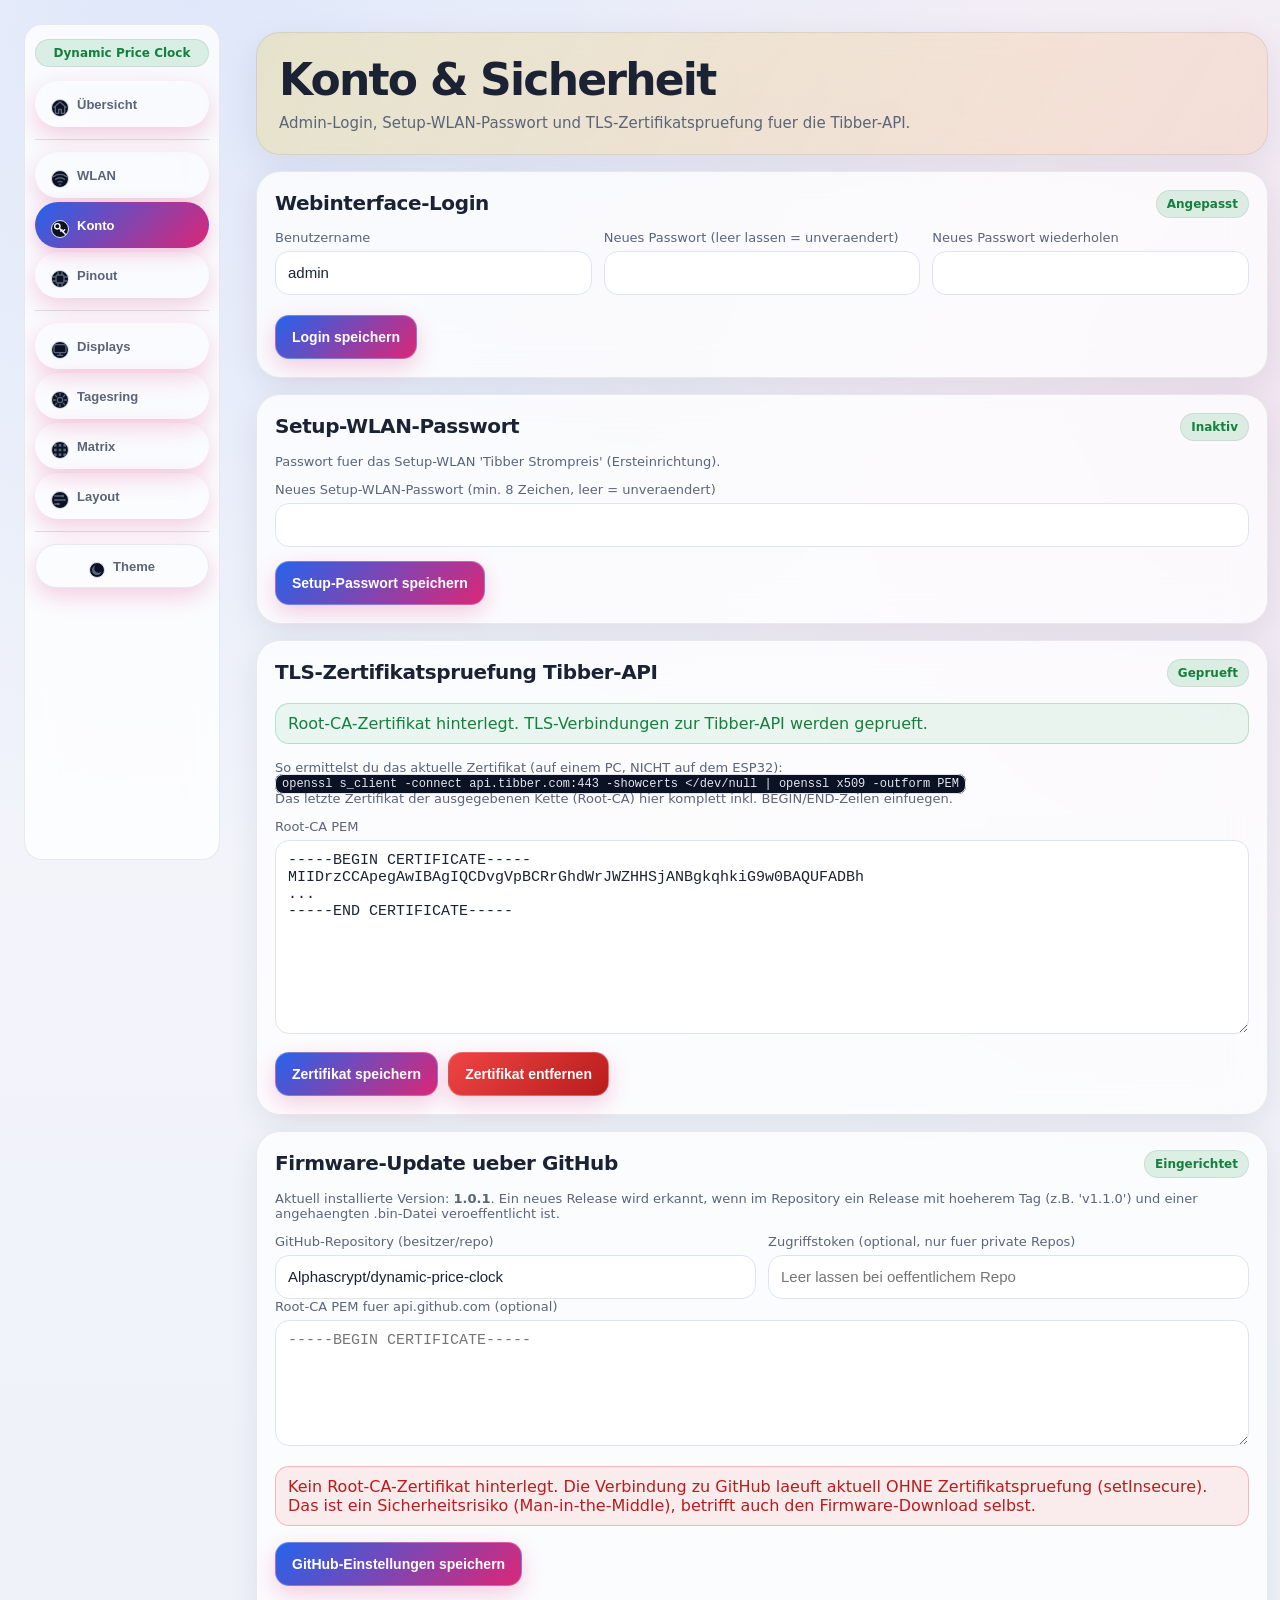
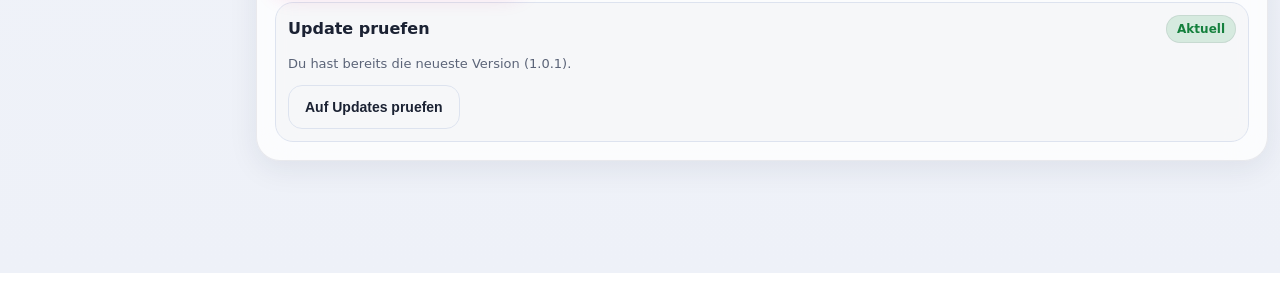
==== docs/mockup-src/account.html @ 473564cc "Add web dashboard screenshots to README Generate authentic screenshots of all 8 dashboard pages in l" ====
<!DOCTYPE html><html><head>
<meta charset='utf-8'>
<meta name='viewport' content='width=device-width, initial-scale=1'>
<title>Dynamic Price Clock - Konto</title>
<script>(function(){try{var qp=new URLSearchParams(location.search).get('theme');if(qp==='dark'||(!qp&&localStorage.getItem('theme')==='dark')){document.documentElement.setAttribute('data-theme','dark');}}catch(e){}})();</script>
<link rel='stylesheet' href='style.css'>
</head><body><main class='shell'>
<section class='hero' style='background:linear-gradient(120deg,rgba(250,204,21,.20),rgba(251,146,60,.14))'><h1>Konto &amp; Sicherheit</h1><p>Admin-Login, Setup-WLAN-Passwort und TLS-Zertifikatspruefung fuer die Tibber-API.</p></section>
<nav class='nav'><span class='badge okb'>Dynamic Price Clock</span>
<a href='index.html'><button class='navbtn'><svg viewBox='0 0 24 24' width='18' height='18'><path d='M3 11l9-8 9 8M5 10v10h5v-6h4v6h5V10' fill='none' stroke='currentColor' stroke-width='2' stroke-linecap='round' stroke-linejoin='round'/></svg><span>Übersicht</span></button></a>
<span class='navDivider'></span>
<a href='wifi.html'><button class='navbtn'><svg viewBox='0 0 24 24' width='18' height='18'><path d='M2 8.5a16 16 0 0 1 20 0M5.5 12.5a11 11 0 0 1 13 0M9 16.5a6 6 0 0 1 6 0' fill='none' stroke='currentColor' stroke-width='2' stroke-linecap='round'/><circle cx='12' cy='20' r='1.3' fill='currentColor'/></svg><span>WLAN</span></button></a>
<a href='#'><button class='navbtn active'><svg viewBox='0 0 24 24' width='18' height='18'><circle cx='8' cy='8' r='4' fill='none' stroke='currentColor' stroke-width='2'/><path d='M11 11l9 9m-4-4l3-3m-6 2l2-2' fill='none' stroke='currentColor' stroke-width='2' stroke-linecap='round'/></svg><span>Konto</span></button></a>
<a href='pinout.html'><button class='navbtn'><svg viewBox='0 0 24 24' width='18' height='18'><rect x='6' y='6' width='12' height='12' rx='2' fill='none' stroke='currentColor' stroke-width='2'/><path d='M9 2v4M15 2v4M9 18v4M15 18v4M2 9h4M2 15h4M18 9h4M18 15h4' stroke='currentColor' stroke-width='2' stroke-linecap='round'/></svg><span>Pinout</span></button></a>
<span class='navDivider'></span>
<a href='displays.html'><button class='navbtn'><svg viewBox='0 0 24 24' width='18' height='18'><rect x='3' y='4' width='18' height='12' rx='2' fill='none' stroke='currentColor' stroke-width='2'/><path d='M8 20h8M12 16v4' stroke='currentColor' stroke-width='2' stroke-linecap='round'/></svg><span>Displays</span></button></a>
<a href='ledring.html'><button class='navbtn'><svg viewBox='0 0 24 24' width='18' height='18'><circle cx='12' cy='12' r='4' fill='none' stroke='currentColor' stroke-width='2'/><path d='M12 2v3M12 19v3M2 12h3M19 12h3M5 5l2 2M17 17l2 2M19 5l-2 2M7 17l-2 2' stroke='currentColor' stroke-width='2' stroke-linecap='round'/></svg><span>Tagesring</span></button></a>
<a href='matrix.html'><button class='navbtn'><svg viewBox='0 0 24 24' width='18' height='18'><rect x='3' y='3' width='4' height='4' fill='currentColor'/><rect x='10' y='3' width='4' height='4' fill='currentColor'/><rect x='17' y='3' width='4' height='4' fill='currentColor'/><rect x='3' y='10' width='4' height='4' fill='currentColor'/><rect x='10' y='10' width='4' height='4' fill='currentColor'/><rect x='17' y='10' width='4' height='4' fill='currentColor'/><rect x='3' y='17' width='4' height='4' fill='currentColor'/><rect x='10' y='17' width='4' height='4' fill='currentColor'/><rect x='17' y='17' width='4' height='4' fill='currentColor'/></svg><span>Matrix</span></button></a>
<a href='layout.html'><button class='navbtn'><svg viewBox='0 0 24 24' width='18' height='18'><path d='M4 6h10M4 12h16M4 18h7' stroke='currentColor' stroke-width='2' stroke-linecap='round'/><circle cx='16' cy='6' r='2' fill='currentColor'/><circle cx='9' cy='18' r='2' fill='currentColor'/></svg><span>Layout</span></button></a>
<span class='navDivider'></span>
<button type='button' class='themeToggle' onclick='toggleTheme()' title='Hell/Dunkel umschalten'><svg class='iconSun' viewBox='0 0 24 24'><circle cx='12' cy='12' r='5' fill='currentColor'/><path d='M12 1v2M12 21v2M4.2 4.2l1.4 1.4M18.4 18.4l1.4 1.4M1 12h2M21 12h2M4.2 19.8l1.4-1.4M18.4 5.6l1.4-1.4' stroke='currentColor' stroke-width='2' stroke-linecap='round'/></svg><svg class='iconMoon' viewBox='0 0 24 24'><path d='M20 14.5A8.5 8.5 0 1 1 9.5 4a7 7 0 0 0 10.5 10.5z' fill='currentColor'/></svg><span>Theme</span></button>
</nav>

<section class='card'><div class='panelTitle'><h2>Webinterface-Login</h2><span class='badge okb'>Angepasst</span></div>
<form>
<div class='formGrid'>
<div class='field'><label>Benutzername</label><input name='adminUser' maxlength='32' value='admin'></div>
<div class='field'><label>Neues Passwort (leer lassen = unveraendert)</label><input id='adminPassInput' name='adminPass' type='password' maxlength='64'></div>
<div class='field'><label>Neues Passwort wiederholen</label><input id='adminPassRepeatInput' name='adminPassRepeat' type='password' maxlength='64'><div id='pwMatchHint' class='small' style='margin-top:6px'></div></div>
</div>
<div class='actions'><button type='submit' name='formType' value='account'>Login speichern</button></div>
</form></section>

<section class='card'><div class='panelTitle'><h2>Setup-WLAN-Passwort</h2><span class='badge okb'>Inaktiv</span></div>
<p class='small'>Passwort fuer das Setup-WLAN 'Tibber Strompreis' (Ersteinrichtung).</p>
<form>
<div class='formGrid'>
<div class='field'><label>Neues Setup-WLAN-Passwort (min. 8 Zeichen, leer = unveraendert)</label><input name='apPass' type='password' maxlength='64'></div>
</div>
<div class='actions'><button type='submit' name='formType' value='appass'>Setup-Passwort speichern</button></div>
</form></section>

<section class='card'><div class='panelTitle'><h2>TLS-Zertifikatspruefung Tibber-API</h2><span class='badge okb'>Geprueft</span></div>
<p class='ok'>Root-CA-Zertifikat hinterlegt. TLS-Verbindungen zur Tibber-API werden geprueft.</p>
<p class='small'>So ermittelst du das aktuelle Zertifikat (auf einem PC, NICHT auf dem ESP32):<br>
<code>openssl s_client -connect api.tibber.com:443 -showcerts &lt;/dev/null | openssl x509 -outform PEM</code><br>
Das letzte Zertifikat der ausgegebenen Kette (Root-CA) hier komplett inkl. BEGIN/END-Zeilen einfuegen.</p>
<form>
<div class='field'><label>Root-CA PEM</label><textarea name='tibberCa' rows='10' placeholder='-----BEGIN CERTIFICATE-----'>-----BEGIN CERTIFICATE-----
MIIDrzCCApegAwIBAgIQCDvgVpBCRrGhdWrJWZHHSjANBgkqhkiG9w0BAQUFADBh
...
-----END CERTIFICATE-----</textarea></div>
<div class='actions'><button type='submit' name='formType' value='tibberca'>Zertifikat speichern</button><button type='submit' name='formType' value='tibbercaclear' class='danger'>Zertifikat entfernen</button></div></form></section>

<section class='card'><div class='panelTitle'><h2>Firmware-Update ueber GitHub</h2><span class='badge okb'>Eingerichtet</span></div>
<p class='small'>Aktuell installierte Version: <b>1.0.1</b>. Ein neues Release wird erkannt, wenn im Repository ein Release mit hoeherem Tag (z.B. 'v1.1.0') und einer angehaengten .bin-Datei veroeffentlicht ist.</p>
<form><div class='formGrid'>
<div class='field'><label>GitHub-Repository (besitzer/repo)</label><input name='ghRepo' maxlength='100' placeholder='dein-name/dynamic-price-clock' value='Alphascrypt/dynamic-price-clock'></div>
<div class='field'><label>Zugriffstoken (optional, nur fuer private Repos)</label><input name='ghToken' type='password' maxlength='100' placeholder='Leer lassen bei oeffentlichem Repo'></div>
</div>
<div class='field'><label>Root-CA PEM fuer api.github.com (optional)</label><textarea name='ghCa' rows='6' placeholder='-----BEGIN CERTIFICATE-----'></textarea></div>
<p class='err'>Kein Root-CA-Zertifikat hinterlegt. Die Verbindung zu GitHub laeuft aktuell OHNE Zertifikatspruefung (setInsecure). Das ist ein Sicherheitsrisiko (Man-in-the-Middle), betrifft auch den Firmware-Download selbst.</p>
<div class='actions'><button type='submit' name='formType' value='github'>GitHub-Einstellungen speichern</button></div>
</form>
<div class='formSection' style='margin-top:16px'>
<div class='panelTitle'><h4 style='margin:0'>Update pruefen</h4><span id='ghUpdateBadge' class='badge okb'>Aktuell</span></div>
<p id='ghUpdateMsg' class='small'>Du hast bereits die neueste Version (1.0.1).</p>
<div class='actions'><button type='button' class='secondary' onclick='return false;'>Auf Updates pruefen</button><button type='button' id='ghUpdateBtn' style='display:none'>Jetzt aktualisieren</button></div>
</div></section>

<div id='toastHost' class='toastHost'></div>
<script src='app.js'></script>
<script>
(function(){
  var p1 = document.getElementById('adminPassInput');
  var p2 = document.getElementById('adminPassRepeatInput');
  var hint = document.getElementById('pwMatchHint');
  function check(){
    if (!p1 || !p2 || !hint) return;
    if (p2.value.length === 0) { hint.textContent = ''; return; }
    if (p1.value.length > 0 && p1.value.length < 8) {
      hint.textContent = 'Mindestens 8 Zeichen';
      hint.style.color = 'var(--danger)';
    } else if (p1.value === p2.value) {
      hint.textContent = 'Passwoerter stimmen ueberein';
      hint.style.color = 'var(--ok)';
    } else {
      hint.textContent = 'Passwoerter stimmen nicht ueberein';
      hint.style.color = 'var(--danger)';
    }
  }
  if (p1) p1.addEventListener('input', check);
  if (p2) p2.addEventListener('input', check);
})();
</script>
</main></body></html>
---- docs/mockup-src/style.css ----
:root{--bg1:#f4f6fb;--bg2:#eef1f8;--radial1:rgba(37,99,235,.10);--radial2:rgba(219,39,119,.08);--panel:#ffffff;--panel2:#eef1f8;--card:#ffffff;--line:#dde3ef;--text:#1b2233;--muted:#5b6478;--accent:#0d9488;--accent2:#2563eb;--pink:#db2777;--purple:#7c3aed;--orange:#ea580c;--danger:#dc2626;--ok:#16a34a;--warn:#b45309;--radius:18px;--ease:cubic-bezier(.2,.8,.2,1);--surface:rgba(255,255,255,.75);--surface-nav:rgba(255,255,255,.78);--surface-border:rgba(15,23,42,.08);--overlay-hover:rgba(15,23,42,.055);--overlay-hover-strong:rgba(15,23,42,.2);--overlay-faint:rgba(15,23,42,.02);--overlay-row:rgba(15,23,42,.02);--metric-bg1:#ffffff;--metric-bg2:#f8fafc;--input-bg:#ffffff;--badge-bg:#eef1f8;--toggle-off:#cbd5e1;--divider:rgba(15,23,42,.12);--shadow-soft:rgba(30,41,59,.08);--shadow-hover:rgba(30,41,59,.12);--shadow-float:rgba(30,41,59,.18);--btn-muted:#475569;--accent-tint-bg:rgba(13,148,136,.1);--accent-tint-border:rgba(13,148,136,.4);--float-bg:rgba(255,255,255,.9);--float-border:rgba(15,23,42,.1);--okb-bg:rgba(22,163,74,.14);--okb-text:#15803d;--errb-bg:rgba(220,38,38,.12);--errb-text:#b91c1c;--warnb-bg:rgba(180,83,9,.14);--warnb-text:#92400e;--infob-bg:rgba(37,99,235,.12);--infob-text:#1d4ed8;--purpleb-bg:rgba(124,58,237,.12);--purpleb-text:#6d28d9;--alert-ok-bg:rgba(22,163,74,.08);--alert-ok-border:rgba(22,163,74,.25);--alert-err-bg:rgba(220,38,38,.08);--alert-err-border:rgba(220,38,38,.25);}
:root[data-theme="dark"]{--bg1:#0b1020;--bg2:#070b15;--radial1:rgba(96,165,250,.20);--radial2:rgba(244,114,182,.14);--panel:#11182b;--panel2:#172036;--card:#121a2e;--line:#26324f;--text:#edf2ff;--muted:#9aa8c7;--accent:#5eead4;--accent2:#60a5fa;--pink:#f472b6;--purple:#a78bfa;--orange:#fb923c;--danger:#fb7185;--ok:#4ade80;--warn:#facc15;--surface:rgba(18,26,46,.6);--surface-nav:rgba(11,16,32,.78);--surface-border:rgba(255,255,255,.12);--overlay-hover:rgba(255,255,255,.065);--overlay-hover-strong:rgba(255,255,255,.28);--overlay-faint:rgba(255,255,255,.025);--overlay-row:rgba(255,255,255,.025);--metric-bg1:rgba(255,255,255,.09);--metric-bg2:rgba(255,255,255,.03);--input-bg:#0b1224;--badge-bg:#1d2944;--toggle-off:#24304d;--divider:rgba(255,255,255,.12);--shadow-soft:rgba(0,0,0,.2);--shadow-hover:rgba(0,0,0,.22);--shadow-float:rgba(0,0,0,.45);--btn-muted:#24304d;--accent-tint-bg:rgba(94,234,212,.12);--accent-tint-border:rgba(94,234,212,.35);--float-bg:rgba(17,24,43,.94);--float-border:rgba(255,255,255,.16);--okb-bg:rgba(74,222,128,.14);--okb-text:#bbf7d0;--errb-bg:rgba(251,113,133,.14);--errb-text:#fecdd3;--warnb-bg:rgba(250,204,21,.14);--warnb-text:#fef3c7;--infob-bg:rgba(96,165,250,.16);--infob-text:#dbeafe;--purpleb-bg:rgba(244,114,182,.16);--purpleb-text:#fce7f3;--alert-ok-bg:rgba(74,222,128,.12);--alert-ok-border:rgba(74,222,128,.3);--alert-err-bg:rgba(251,113,133,.12);--alert-err-border:rgba(251,113,133,.3);}
*{box-sizing:border-box}
body{margin:0;font-family:Inter,system-ui,-apple-system,BlinkMacSystemFont,'Segoe UI',Arial,sans-serif;background:radial-gradient(circle at 15% 0%,var(--radial1) 0,transparent 40%),radial-gradient(circle at 100% 20%,var(--radial2) 0,transparent 45%),linear-gradient(180deg,var(--bg1),var(--bg2));color:var(--text);padding:0;-webkit-tap-highlight-color:transparent;transition:background .2s var(--ease),color .2s var(--ease)}
h1,h2,h3{line-height:1.15}
.shell{width:min(1120px,calc(100% - 24px));margin:0 auto;padding:18px 0 96px}
.hero{background:linear-gradient(120deg,rgba(37,99,235,.14),rgba(219,39,119,.10) 55%,rgba(180,131,9,.10));backdrop-filter:blur(16px);-webkit-backdrop-filter:blur(16px);border:1px solid var(--surface-border);border-radius:24px;padding:22px;margin:14px 0 16px;box-shadow:0 10px 34px var(--shadow-soft)}
.hero h1{margin:0;font-size:clamp(26px,5vw,44px);letter-spacing:-.04em}
.hero p{margin:8px 0 0;color:var(--muted);font-size:15px}
.nav{position:sticky;top:0;z-index:10;backdrop-filter:blur(14px);background:var(--surface-nav);border:1px solid var(--surface-border);border-radius:18px;padding:8px;margin:0 0 16px;display:flex;gap:8px;align-items:center;overflow-x:auto;scroll-snap-type:x proximity;-webkit-overflow-scrolling:touch;scrollbar-width:none}
.nav::-webkit-scrollbar{display:none}
.nav a{color:var(--text);text-decoration:none;flex:none;scroll-snap-align:start}
.nav .badge{flex:none;margin-right:2px}
.navDivider{width:1px;align-self:stretch;background:var(--divider);margin:6px 4px;flex:none}
.navbtn{appearance:none;display:inline-flex;align-items:center;gap:8px;border:1px solid transparent;background:transparent;color:var(--muted);padding:9px 15px;min-height:40px;border-radius:999px;font-weight:700;font-size:13px;cursor:pointer;white-space:nowrap;transition:background .15s var(--ease),color .15s var(--ease),border-color .15s var(--ease)}
.navbtn svg{flex:none;width:18px;height:18px}
.navbtn:hover{background:var(--overlay-hover);color:var(--text)}
.navbtn.active{background:linear-gradient(135deg,var(--accent2),var(--pink));color:#fff;box-shadow:0 6px 18px rgba(219,39,119,.25)}
.themeToggle{appearance:none;display:inline-flex;align-items:center;justify-content:center;gap:8px;border:1px solid var(--surface-border);background:transparent;color:var(--muted);padding:9px 15px;min-height:40px;border-radius:999px;font-weight:700;font-size:13px;cursor:pointer;white-space:nowrap;transition:background .15s var(--ease),color .15s var(--ease)}
.themeToggle:hover{background:var(--overlay-hover);color:var(--text)}
.themeToggle svg{flex:none;width:16px;height:16px}
.themeToggle .iconSun{display:none}
:root[data-theme="dark"] .themeToggle .iconSun{display:inline-flex}
:root[data-theme="dark"] .themeToggle .iconMoon{display:none}
button,.btn{appearance:none;border:1px solid rgba(255,255,255,.25);background:linear-gradient(135deg,var(--accent2),var(--pink));color:#fff;padding:11px 16px;min-height:44px;border-radius:14px;font-weight:700;font-size:14px;cursor:pointer;box-shadow:0 8px 22px rgba(219,39,119,.22);transition:transform .15s var(--ease),box-shadow .15s var(--ease),opacity .15s var(--ease),filter .15s var(--ease),background .15s var(--ease),border-color .15s var(--ease);white-space:nowrap}
button:hover{filter:brightness(1.08)}
button:active{transform:scale(.97)}
button:focus-visible,a:focus-visible,input:focus-visible,select:focus-visible,textarea:focus-visible{outline:2px solid var(--accent);outline-offset:2px}
button:disabled{opacity:.5;cursor:not-allowed;filter:none;transform:none;box-shadow:none}
button.secondary{background:transparent;border-color:var(--line);box-shadow:none;color:var(--text)}
button.secondary:hover{background:var(--overlay-hover);border-color:var(--overlay-hover-strong)}
button.danger{background:linear-gradient(135deg,#ef4444,#b91c1c);border-color:rgba(255,255,255,.25)}
.toggle{position:relative;display:inline-block;width:46px;height:26px;flex:none;cursor:pointer}
.toggle input{position:absolute;opacity:0;width:0;height:0}
.toggleSlider{position:absolute;inset:0;background:var(--toggle-off);border:1px solid var(--line);border-radius:999px;transition:background .2s var(--ease),border-color .2s var(--ease)}
.toggleSlider:before{content:'';position:absolute;left:3px;top:2px;width:18px;height:18px;background:#fff;border-radius:50%;transition:transform .2s var(--ease);box-shadow:0 2px 6px rgba(15,23,42,.25)}
.toggle input:checked+.toggleSlider{background:linear-gradient(135deg,var(--accent2),var(--pink));border-color:transparent}
.toggle input:checked+.toggleSlider:before{transform:translateX(20px)}
.toggle input:focus-visible+.toggleSlider{outline:2px solid var(--accent);outline-offset:2px}
.toggleRow{display:flex;align-items:center;justify-content:space-between;gap:10px}
.toggleRow label:first-child{color:var(--muted);font-size:13px}
.status-dot{display:inline-block;width:10px;height:10px;border-radius:50%;background-color:#ef4444;margin-right:6px;position:relative}
.status-dot.ok{background-color:#22c55e}
.status-dot.warn{background-color:#f59e0b}
.status-dot.pulse:after{content:'';position:absolute;inset:-4px;border-radius:50%;background-color:inherit;opacity:.55;animation:statusPulse 1.8s ease-out infinite}
@keyframes statusPulse{0%{transform:scale(.5);opacity:.55}100%{transform:scale(2.4);opacity:0}}
.gridCards{display:grid;grid-template-columns:repeat(auto-fit,minmax(210px,1fr));gap:12px;margin:14px 0}
.metric{background:linear-gradient(180deg,var(--metric-bg1),var(--metric-bg2));border:1px solid var(--surface-border);border-top:3px solid var(--accent2);border-radius:var(--radius);padding:16px;text-align:left;transition:border-color .2s var(--ease),transform .2s var(--ease),box-shadow .2s var(--ease);box-shadow:0 2px 10px var(--shadow-soft)}
.metric:hover{border-color:var(--accent-tint-border);transform:translateY(-2px);box-shadow:0 10px 26px var(--shadow-hover)}
.gridCards .metric:nth-child(6n+1){border-top-color:var(--accent2)}.gridCards .metric:nth-child(6n+2){border-top-color:var(--pink)}.gridCards .metric:nth-child(6n+3){border-top-color:var(--warn)}.gridCards .metric:nth-child(6n+4){border-top-color:var(--accent)}.gridCards .metric:nth-child(6n+5){border-top-color:var(--purple)}.gridCards .metric:nth-child(6n+6){border-top-color:var(--orange)}
.metric .label{color:var(--muted);font-size:13px;margin-bottom:6px}
.metric .value{font-size:clamp(24px,4vw,38px);font-weight:900;letter-spacing:-.04em}
.metric .sub{color:var(--muted);font-size:13px;margin-top:4px}
.card{background:var(--surface);backdrop-filter:blur(18px);-webkit-backdrop-filter:blur(18px);border:1px solid var(--surface-border);border-radius:24px;padding:18px;margin:16px 0;box-shadow:0 8px 30px var(--shadow-soft)}
.card h2{margin:0 0 14px;font-size:20px;letter-spacing:-.02em;text-align:left}
.twoCol{display:grid;grid-template-columns:1fr 1fr;gap:14px}
.formGrid{display:grid;grid-template-columns:repeat(auto-fit,minmax(220px,1fr));gap:12px;text-align:left}
.field label:not(.toggle){display:block;color:var(--muted);font-size:13px;margin:0 0 6px}
input,select,textarea{width:100%;min-height:44px;background:var(--input-bg);color:var(--text);border:1px solid var(--line);font-size:15px;padding:11px 12px;border-radius:14px;outline:none;transition:border-color .15s var(--ease),box-shadow .15s var(--ease)}
textarea{min-height:90px}
input:focus,select:focus,textarea:focus{border-color:var(--accent);box-shadow:0 0 0 3px var(--accent-tint-bg)}
.actions{display:flex;gap:10px;flex-wrap:wrap;margin-top:14px;justify-content:flex-start}
.small{color:var(--muted);font-size:13px}
.err{color:var(--errb-text);background:var(--alert-err-bg);border:1px solid var(--alert-err-border);padding:10px 12px;border-radius:14px}
.ok{color:var(--okb-text);background:var(--alert-ok-bg);border:1px solid var(--alert-ok-border);padding:10px 12px;border-radius:14px}
.badge{display:inline-flex;align-items:center;gap:6px;border-radius:999px;padding:6px 10px;font-size:12px;font-weight:800;border:1px solid var(--surface-border);background:var(--badge-bg);color:var(--text);transition:background .2s var(--ease),color .2s var(--ease)}
.badge.okb{background:var(--okb-bg);color:var(--okb-text)}.badge.errb{background:var(--errb-bg);color:var(--errb-text)}.badge.warnb{background:var(--warnb-bg);color:var(--warnb-text)}.badge.infob{background:var(--infob-bg);color:var(--infob-text)}.badge.purpleb{background:var(--purpleb-bg);color:var(--purpleb-text)}
table{width:100%;border-collapse:separate;border-spacing:0;margin-top:12px;font-size:13px;overflow:hidden;border:1px solid var(--line);border-radius:16px}
td,th{border-bottom:1px solid var(--line);padding:9px 10px;text-align:left}tr:last-child td{border-bottom:0}tr:nth-child(even){background:var(--overlay-row)}
svg{background:#0b1224;border:1px solid var(--line);border-radius:18px;margin-top:8px;width:100%;height:320px}
.gaugeWrap{display:flex;justify-content:center;margin:6px 0 4px}
.gaugeWrap svg{width:240px;max-width:100%;height:auto;background:transparent;border:0;margin:0}
a{color:var(--accent);text-decoration:none}
code{background:#0b1224;color:#e2e8f0;border:1px solid var(--line);border-radius:8px;padding:2px 6px;font-size:12px}
details summary{cursor:pointer;color:var(--text);list-style:none}details summary::-webkit-details-marker{display:none}details summary h2{display:inline-block!important}details summary::before{content:'▸ ';color:var(--accent);font-size:14px}details[open] summary::before{content:'▾ '}
.layoutPanel{background:var(--surface);border:1px solid var(--surface-border);border-radius:22px;padding:16px;margin:16px 0;text-align:left}
.layoutPanel h2{text-align:left;margin-top:0}
.presetGrid{display:grid;grid-template-columns:repeat(auto-fit,minmax(220px,1fr));gap:12px}.presetGrid form{margin:0}.presetGrid button{width:100%;min-height:48px}
.formSection{border:1px solid var(--line);border-radius:18px;background:var(--overlay-faint);padding:12px;margin-top:12px}
.panelTitle{display:flex;align-items:center;justify-content:space-between;gap:10px;margin-bottom:12px}.panelTitle h2{margin:0}
.btnMuted{background:var(--btn-muted)!important}.btnSuccess{background:linear-gradient(135deg,#22c55e,#16a34a)!important}
.dangerZone{border-color:rgba(220,38,38,.3);background:rgba(220,38,38,.05)}
.toastHost{position:fixed;left:50%;bottom:max(18px,env(safe-area-inset-bottom));transform:translateX(-50%);z-index:99999;display:flex;flex-direction:column-reverse;gap:8px;align-items:center;pointer-events:none;width:min(420px,92vw)}
.toast{pointer-events:auto;width:100%;padding:12px 16px;border-radius:14px;font-size:14px;font-weight:700;text-align:center;box-shadow:0 14px 34px rgba(15,23,42,.28);border:1px solid rgba(255,255,255,.14);opacity:0;transform:translateY(12px) scale(.97);transition:opacity .22s var(--ease),transform .22s var(--ease)}
.toast.show{opacity:1;transform:translateY(0) scale(1)}
.toast.ok{background:rgba(22,163,74,.96);color:#eafff1}
.toast.err{background:rgba(225,29,72,.96);color:#fff1f2}
.toast.info{background:rgba(37,99,235,.96);color:#eef4ff}
@keyframes fadeInUp{from{opacity:0;transform:translateY(12px)}to{opacity:1;transform:translateY(0)}}
.hero{animation:fadeInUp .5s var(--ease) both}
.card,.layoutPanel{animation:fadeInUp .5s var(--ease) both;animation-delay:.05s}
@media(prefers-reduced-motion:reduce){.hero,.card,.layoutPanel{animation:none}}
@media(hover:none){button:hover{filter:none}.metric:hover{border-color:var(--surface-border)}.navbtn:hover{background:transparent;color:var(--muted)}button.secondary:hover{background:transparent;border-color:var(--line)}}
@media(max-width:760px){.twoCol{grid-template-columns:1fr}.shell{width:min(100% - 16px,1120px)}.hero{padding:18px}.card{padding:14px}.nav{justify-content:flex-start}}
@media(min-width:901px){body{padding-left:244px}.nav{position:fixed;left:24px;top:24px;bottom:24px;width:196px;flex-direction:column;align-items:stretch;overflow-y:auto;overflow-x:hidden;padding:14px 10px;gap:4px}.nav .badge{margin:0 0 10px;justify-content:center}.navDivider{width:100%;height:1px;align-self:auto;margin:8px 0}.navbtn{width:100%;justify-content:flex-start}}
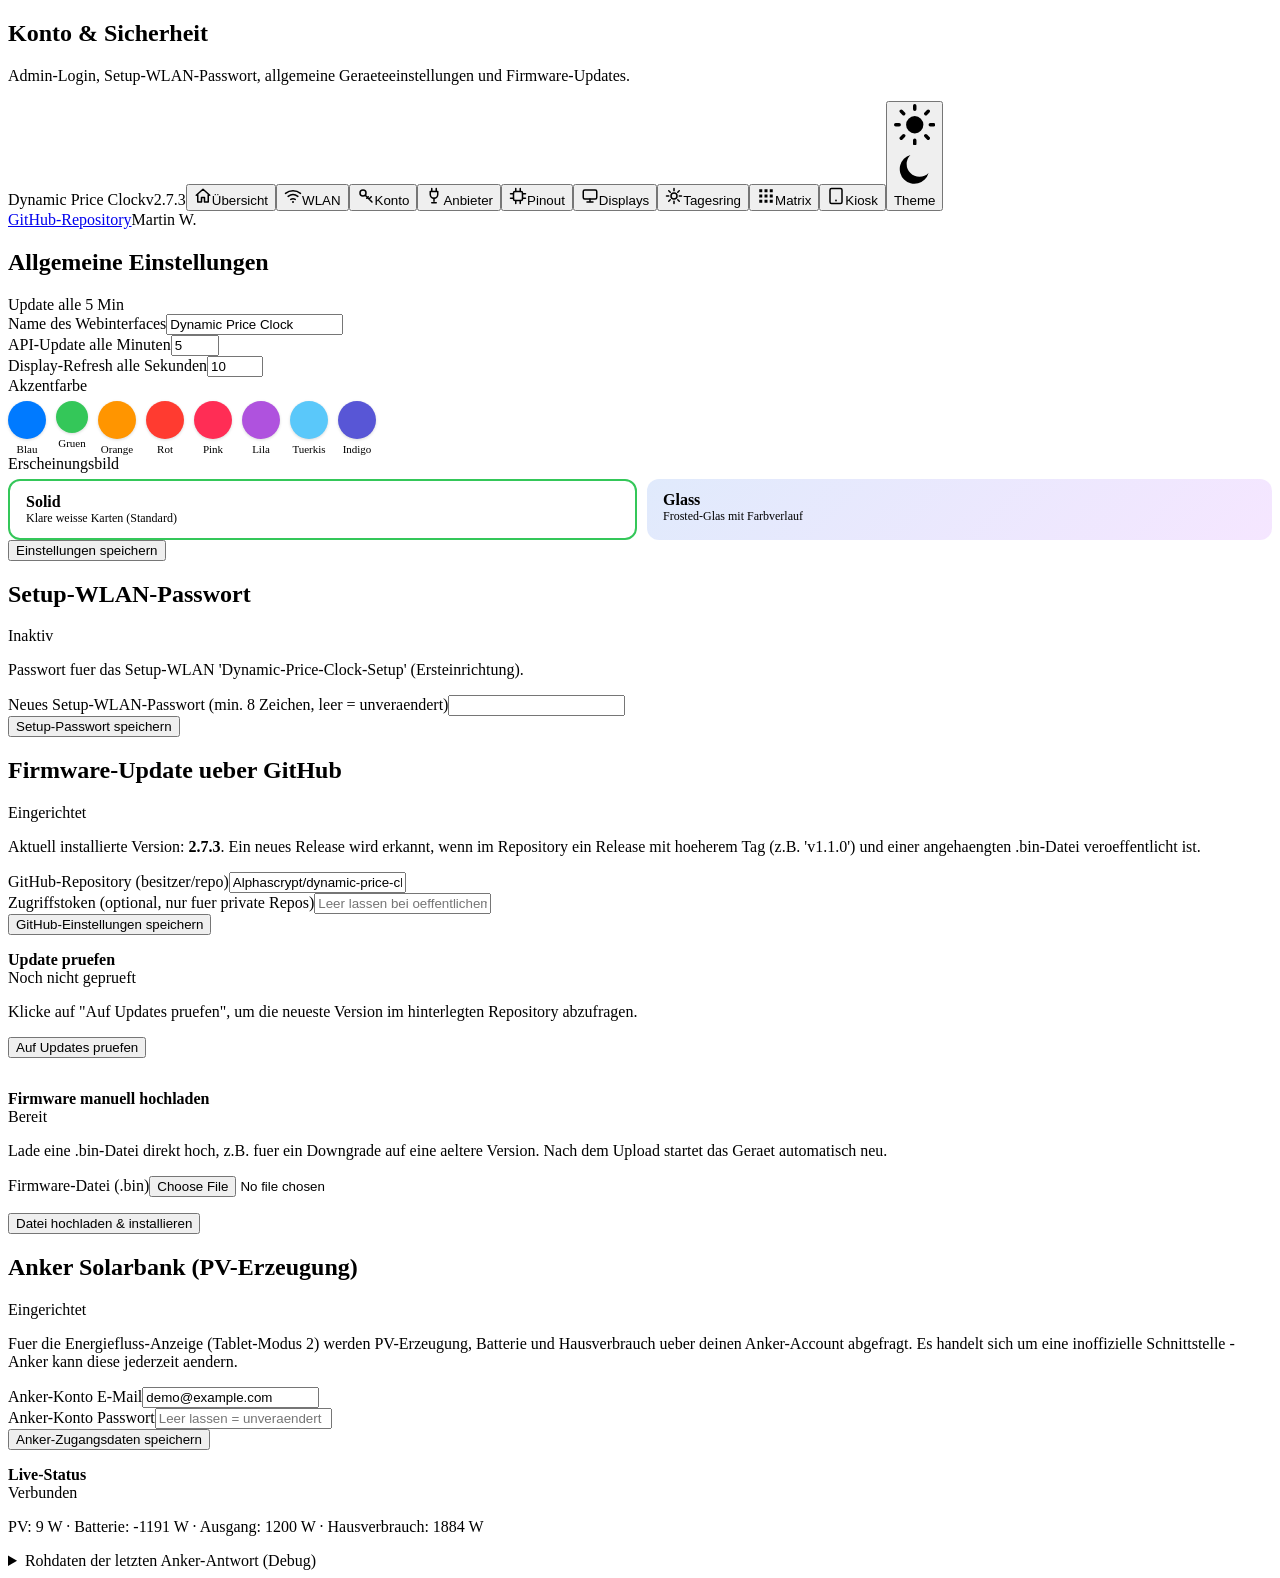
==== commit 595b2a8b: "Regenerate all README screenshots via sanitized mockup pipeline Refreshes docs/screenshots/* from th" ====
--- a/docs/mockup-src/account.html
+++ b/docs/mockup-src/account.html
@@ -1,96 +1 @@
-<!DOCTYPE html><html><head>
-<meta charset='utf-8'>
-<meta name='viewport' content='width=device-width, initial-scale=1'>
-<title>Dynamic Price Clock - Konto</title>
-<script>(function(){try{var qp=new URLSearchParams(location.search).get('theme');if(qp==='dark'||(!qp&&localStorage.getItem('theme')==='dark')){document.documentElement.setAttribute('data-theme','dark');}}catch(e){}})();</script>
-<link rel='stylesheet' href='style.css'>
-</head><body><main class='shell'>
-<section class='hero' style='background:linear-gradient(120deg,rgba(250,204,21,.20),rgba(251,146,60,.14))'><h1>Konto &amp; Sicherheit</h1><p>Admin-Login, Setup-WLAN-Passwort und TLS-Zertifikatspruefung fuer die Tibber-API.</p></section>
-<nav class='nav'><span class='badge okb'>Dynamic Price Clock</span>
-<a href='index.html'><button class='navbtn'><svg viewBox='0 0 24 24' width='18' height='18'><path d='M3 11l9-8 9 8M5 10v10h5v-6h4v6h5V10' fill='none' stroke='currentColor' stroke-width='2' stroke-linecap='round' stroke-linejoin='round'/></svg><span>Übersicht</span></button></a>
-<span class='navDivider'></span>
-<a href='wifi.html'><button class='navbtn'><svg viewBox='0 0 24 24' width='18' height='18'><path d='M2 8.5a16 16 0 0 1 20 0M5.5 12.5a11 11 0 0 1 13 0M9 16.5a6 6 0 0 1 6 0' fill='none' stroke='currentColor' stroke-width='2' stroke-linecap='round'/><circle cx='12' cy='20' r='1.3' fill='currentColor'/></svg><span>WLAN</span></button></a>
-<a href='#'><button class='navbtn active'><svg viewBox='0 0 24 24' width='18' height='18'><circle cx='8' cy='8' r='4' fill='none' stroke='currentColor' stroke-width='2'/><path d='M11 11l9 9m-4-4l3-3m-6 2l2-2' fill='none' stroke='currentColor' stroke-width='2' stroke-linecap='round'/></svg><span>Konto</span></button></a>
-<a href='pinout.html'><button class='navbtn'><svg viewBox='0 0 24 24' width='18' height='18'><rect x='6' y='6' width='12' height='12' rx='2' fill='none' stroke='currentColor' stroke-width='2'/><path d='M9 2v4M15 2v4M9 18v4M15 18v4M2 9h4M2 15h4M18 9h4M18 15h4' stroke='currentColor' stroke-width='2' stroke-linecap='round'/></svg><span>Pinout</span></button></a>
-<span class='navDivider'></span>
-<a href='displays.html'><button class='navbtn'><svg viewBox='0 0 24 24' width='18' height='18'><rect x='3' y='4' width='18' height='12' rx='2' fill='none' stroke='currentColor' stroke-width='2'/><path d='M8 20h8M12 16v4' stroke='currentColor' stroke-width='2' stroke-linecap='round'/></svg><span>Displays</span></button></a>
-<a href='ledring.html'><button class='navbtn'><svg viewBox='0 0 24 24' width='18' height='18'><circle cx='12' cy='12' r='4' fill='none' stroke='currentColor' stroke-width='2'/><path d='M12 2v3M12 19v3M2 12h3M19 12h3M5 5l2 2M17 17l2 2M19 5l-2 2M7 17l-2 2' stroke='currentColor' stroke-width='2' stroke-linecap='round'/></svg><span>Tagesring</span></button></a>
-<a href='matrix.html'><button class='navbtn'><svg viewBox='0 0 24 24' width='18' height='18'><rect x='3' y='3' width='4' height='4' fill='currentColor'/><rect x='10' y='3' width='4' height='4' fill='currentColor'/><rect x='17' y='3' width='4' height='4' fill='currentColor'/><rect x='3' y='10' width='4' height='4' fill='currentColor'/><rect x='10' y='10' width='4' height='4' fill='currentColor'/><rect x='17' y='10' width='4' height='4' fill='currentColor'/><rect x='3' y='17' width='4' height='4' fill='currentColor'/><rect x='10' y='17' width='4' height='4' fill='currentColor'/><rect x='17' y='17' width='4' height='4' fill='currentColor'/></svg><span>Matrix</span></button></a>
-<a href='layout.html'><button class='navbtn'><svg viewBox='0 0 24 24' width='18' height='18'><path d='M4 6h10M4 12h16M4 18h7' stroke='currentColor' stroke-width='2' stroke-linecap='round'/><circle cx='16' cy='6' r='2' fill='currentColor'/><circle cx='9' cy='18' r='2' fill='currentColor'/></svg><span>Layout</span></button></a>
-<span class='navDivider'></span>
-<button type='button' class='themeToggle' onclick='toggleTheme()' title='Hell/Dunkel umschalten'><svg class='iconSun' viewBox='0 0 24 24'><circle cx='12' cy='12' r='5' fill='currentColor'/><path d='M12 1v2M12 21v2M4.2 4.2l1.4 1.4M18.4 18.4l1.4 1.4M1 12h2M21 12h2M4.2 19.8l1.4-1.4M18.4 5.6l1.4-1.4' stroke='currentColor' stroke-width='2' stroke-linecap='round'/></svg><svg class='iconMoon' viewBox='0 0 24 24'><path d='M20 14.5A8.5 8.5 0 1 1 9.5 4a7 7 0 0 0 10.5 10.5z' fill='currentColor'/></svg><span>Theme</span></button>
-</nav>
-
-<section class='card'><div class='panelTitle'><h2>Webinterface-Login</h2><span class='badge okb'>Angepasst</span></div>
-<form>
-<div class='formGrid'>
-<div class='field'><label>Benutzername</label><input name='adminUser' maxlength='32' value='admin'></div>
-<div class='field'><label>Neues Passwort (leer lassen = unveraendert)</label><input id='adminPassInput' name='adminPass' type='password' maxlength='64'></div>
-<div class='field'><label>Neues Passwort wiederholen</label><input id='adminPassRepeatInput' name='adminPassRepeat' type='password' maxlength='64'><div id='pwMatchHint' class='small' style='margin-top:6px'></div></div>
-</div>
-<div class='actions'><button type='submit' name='formType' value='account'>Login speichern</button></div>
-</form></section>
-
-<section class='card'><div class='panelTitle'><h2>Setup-WLAN-Passwort</h2><span class='badge okb'>Inaktiv</span></div>
-<p class='small'>Passwort fuer das Setup-WLAN 'Tibber Strompreis' (Ersteinrichtung).</p>
-<form>
-<div class='formGrid'>
-<div class='field'><label>Neues Setup-WLAN-Passwort (min. 8 Zeichen, leer = unveraendert)</label><input name='apPass' type='password' maxlength='64'></div>
-</div>
-<div class='actions'><button type='submit' name='formType' value='appass'>Setup-Passwort speichern</button></div>
-</form></section>
-
-<section class='card'><div class='panelTitle'><h2>TLS-Zertifikatspruefung Tibber-API</h2><span class='badge okb'>Geprueft</span></div>
-<p class='ok'>Root-CA-Zertifikat hinterlegt. TLS-Verbindungen zur Tibber-API werden geprueft.</p>
-<p class='small'>So ermittelst du das aktuelle Zertifikat (auf einem PC, NICHT auf dem ESP32):<br>
-<code>openssl s_client -connect api.tibber.com:443 -showcerts &lt;/dev/null | openssl x509 -outform PEM</code><br>
-Das letzte Zertifikat der ausgegebenen Kette (Root-CA) hier komplett inkl. BEGIN/END-Zeilen einfuegen.</p>
-<form>
-<div class='field'><label>Root-CA PEM</label><textarea name='tibberCa' rows='10' placeholder='-----BEGIN CERTIFICATE-----'>-----BEGIN CERTIFICATE-----
-MIIDrzCCApegAwIBAgIQCDvgVpBCRrGhdWrJWZHHSjANBgkqhkiG9w0BAQUFADBh
-...
------END CERTIFICATE-----</textarea></div>
-<div class='actions'><button type='submit' name='formType' value='tibberca'>Zertifikat speichern</button><button type='submit' name='formType' value='tibbercaclear' class='danger'>Zertifikat entfernen</button></div></form></section>
-
-<section class='card'><div class='panelTitle'><h2>Firmware-Update ueber GitHub</h2><span class='badge okb'>Eingerichtet</span></div>
-<p class='small'>Aktuell installierte Version: <b>1.0.1</b>. Ein neues Release wird erkannt, wenn im Repository ein Release mit hoeherem Tag (z.B. 'v1.1.0') und einer angehaengten .bin-Datei veroeffentlicht ist.</p>
-<form><div class='formGrid'>
-<div class='field'><label>GitHub-Repository (besitzer/repo)</label><input name='ghRepo' maxlength='100' placeholder='dein-name/dynamic-price-clock' value='Alphascrypt/dynamic-price-clock'></div>
-<div class='field'><label>Zugriffstoken (optional, nur fuer private Repos)</label><input name='ghToken' type='password' maxlength='100' placeholder='Leer lassen bei oeffentlichem Repo'></div>
-</div>
-<div class='field'><label>Root-CA PEM fuer api.github.com (optional)</label><textarea name='ghCa' rows='6' placeholder='-----BEGIN CERTIFICATE-----'></textarea></div>
-<p class='err'>Kein Root-CA-Zertifikat hinterlegt. Die Verbindung zu GitHub laeuft aktuell OHNE Zertifikatspruefung (setInsecure). Das ist ein Sicherheitsrisiko (Man-in-the-Middle), betrifft auch den Firmware-Download selbst.</p>
-<div class='actions'><button type='submit' name='formType' value='github'>GitHub-Einstellungen speichern</button></div>
-</form>
-<div class='formSection' style='margin-top:16px'>
-<div class='panelTitle'><h4 style='margin:0'>Update pruefen</h4><span id='ghUpdateBadge' class='badge okb'>Aktuell</span></div>
-<p id='ghUpdateMsg' class='small'>Du hast bereits die neueste Version (1.0.1).</p>
-<div class='actions'><button type='button' class='secondary' onclick='return false;'>Auf Updates pruefen</button><button type='button' id='ghUpdateBtn' style='display:none'>Jetzt aktualisieren</button></div>
-</div></section>
-
-<div id='toastHost' class='toastHost'></div>
-<script src='app.js'></script>
-<script>
-(function(){
-  var p1 = document.getElementById('adminPassInput');
-  var p2 = document.getElementById('adminPassRepeatInput');
-  var hint = document.getElementById('pwMatchHint');
-  function check(){
-    if (!p1 || !p2 || !hint) return;
-    if (p2.value.length === 0) { hint.textContent = ''; return; }
-    if (p1.value.length > 0 && p1.value.length < 8) {
-      hint.textContent = 'Mindestens 8 Zeichen';
-      hint.style.color = 'var(--danger)';
-    } else if (p1.value === p2.value) {
-      hint.textContent = 'Passwoerter stimmen ueberein';
-      hint.style.color = 'var(--ok)';
-    } else {
-      hint.textContent = 'Passwoerter stimmen nicht ueberein';
-      hint.style.color = 'var(--danger)';
-    }
-  }
-  if (p1) p1.addEventListener('input', check);
-  if (p2) p2.addEventListener('input', check);
-})();
-</script>
-</main></body></html>
+<!DOCTYPE html><html><head><meta charset='utf-8'><meta name='viewport' content='width=device-width, initial-scale=1'><meta http-equiv='refresh' content='60'><title>Dynamic Price Clock - Konto</title><script>(function(){try{var qs=new URLSearchParams(location.search);if(qs.get('theme')==='dark'||localStorage.getItem('theme')==='dark'){document.documentElement.setAttribute('data-theme','dark');}}catch(e){}})();</script><link rel='stylesheet' href='/style.css?v=10'><link rel='icon' type='image/svg+xml' href='/favicon.svg'><style>:root{--accent:#34C759;--accent2:#34C759;--accent-tint-bg:#34C7591F;--accent-tint-border:#34C75959}:root[data-theme='dark']{--accent:#30D158;--accent2:#30D158;--accent-tint-bg:#30D1582E;--accent-tint-border:#30D15866}</style></head><body><main class='shell'><section class='hero'><h1>Konto &amp; Sicherheit</h1><p>Admin-Login, Setup-WLAN-Passwort, allgemeine Geraeteeinstellungen und Firmware-Updates.</p></section><nav class='nav'><span class='badge okb'>Dynamic Price Clock</span><span id='fwVersionBadge' class='badge' style='cursor:pointer' title='Firmware-Version - prueft alle 10 Minuten auf GitHub-Updates. Klicken fuer sofortigen Check.'>v2.7.3</span><a href='/'><button class='navbtn'><svg viewBox='0 0 24 24' width='18' height='18'><path d='M3 11l9-8 9 8M5 10v10h5v-6h4v6h5V10' fill='none' stroke='currentColor' stroke-width='2' stroke-linecap='round' stroke-linejoin='round'/></svg><span>Übersicht</span></button></a><span class='navDivider'></span><a href='/wifi'><button class='navbtn'><svg viewBox='0 0 24 24' width='18' height='18'><path d='M2 8.5a16 16 0 0 1 20 0M5.5 12.5a11 11 0 0 1 13 0M9 16.5a6 6 0 0 1 6 0' fill='none' stroke='currentColor' stroke-width='2' stroke-linecap='round'/><circle cx='12' cy='20' r='1.3' fill='currentColor'/></svg><span>WLAN</span></button></a><a href='/account'><button class='navbtn active'><svg viewBox='0 0 24 24' width='18' height='18'><circle cx='8' cy='8' r='4' fill='none' stroke='currentColor' stroke-width='2'/><path d='M11 11l9 9m-4-4l3-3m-6 2l2-2' fill='none' stroke='currentColor' stroke-width='2' stroke-linecap='round'/></svg><span>Konto</span></button></a><a href='/anbieter'><button class='navbtn'><svg viewBox='0 0 24 24' width='18' height='18'><path d='M9 2v4M15 2v4M7 6h10v4a5 5 0 0 1-5 5 5 5 0 0 1-5-5V6z' fill='none' stroke='currentColor' stroke-width='2' stroke-linecap='round' stroke-linejoin='round'/><path d='M12 15v4M9 21h6' stroke='currentColor' stroke-width='2' stroke-linecap='round'/></svg><span>Anbieter</span></button></a><a href='/pinout'><button class='navbtn'><svg viewBox='0 0 24 24' width='18' height='18'><rect x='6' y='6' width='12' height='12' rx='2' fill='none' stroke='currentColor' stroke-width='2'/><path d='M9 2v4M15 2v4M9 18v4M15 18v4M2 9h4M2 15h4M18 9h4M18 15h4' stroke='currentColor' stroke-width='2' stroke-linecap='round'/></svg><span>Pinout</span></button></a><span class='navDivider'></span><a href='/displays'><button class='navbtn'><svg viewBox='0 0 24 24' width='18' height='18'><rect x='3' y='4' width='18' height='12' rx='2' fill='none' stroke='currentColor' stroke-width='2'/><path d='M8 20h8M12 16v4' stroke='currentColor' stroke-width='2' stroke-linecap='round'/></svg><span>Displays</span></button></a><a href='/ring'><button class='navbtn'><svg viewBox='0 0 24 24' width='18' height='18'><circle cx='12' cy='12' r='4' fill='none' stroke='currentColor' stroke-width='2'/><path d='M12 2v3M12 19v3M2 12h3M19 12h3M5 5l2 2M17 17l2 2M19 5l-2 2M7 17l-2 2' stroke='currentColor' stroke-width='2' stroke-linecap='round'/></svg><span>Tagesring</span></button></a><a href='/matrix'><button class='navbtn'><svg viewBox='0 0 24 24' width='18' height='18'><rect x='3' y='3' width='4' height='4' fill='currentColor'/><rect x='10' y='3' width='4' height='4' fill='currentColor'/><rect x='17' y='3' width='4' height='4' fill='currentColor'/><rect x='3' y='10' width='4' height='4' fill='currentColor'/><rect x='10' y='10' width='4' height='4' fill='currentColor'/><rect x='17' y='10' width='4' height='4' fill='currentColor'/><rect x='3' y='17' width='4' height='4' fill='currentColor'/><rect x='10' y='17' width='4' height='4' fill='currentColor'/><rect x='17' y='17' width='4' height='4' fill='currentColor'/></svg><span>Matrix</span></button></a><a href='/kiosklayout'><button class='navbtn'><svg viewBox='0 0 24 24' width='18' height='18'><rect x='4' y='2' width='16' height='20' rx='2' fill='none' stroke='currentColor' stroke-width='2'/><circle cx='12' cy='18' r='1.2' fill='currentColor'/></svg><span>Kiosk</span></button></a><span class='navDivider'></span><button type='button' class='themeToggle' onclick='toggleTheme()' title='Hell/Dunkel umschalten'><svg class='iconSun' viewBox='0 0 24 24'><circle cx='12' cy='12' r='5' fill='currentColor'/><path d='M12 1v2M12 21v2M4.2 4.2l1.4 1.4M18.4 18.4l1.4 1.4M1 12h2M21 12h2M4.2 19.8l1.4-1.4M18.4 5.6l1.4-1.4' stroke='currentColor' stroke-width='2' stroke-linecap='round'/></svg><svg class='iconMoon' viewBox='0 0 24 24'><path d='M20 14.5A8.5 8.5 0 1 1 9.5 4a7 7 0 0 0 10.5 10.5z' fill='currentColor'/></svg><span>Theme</span></button><div class='navFooter'><a href='https://github.com/Alphascrypt/dynamic-price-clock' target='_blank' rel='noopener'>GitHub-Repository</a><span>Martin W.</span></div></nav><section class='card'><div class='panelTitle'><h2>Allgemeine Einstellungen</h2><span class='badge warnb'>Update alle 5 Min</span></div><form action='/save' method='post'><input type='hidden' name='redirectTo' value='/account'><div class='formGrid'><div class='field'><label>Name des Webinterfaces</label><input name='webName' maxlength='32' value='Dynamic Price Clock'></div><div class='field'><label>API-Update alle Minuten</label><input name='apiMinutes' type='number' min='1' max='60' value='5'></div><div class='field'><label>Display-Refresh alle Sekunden</label><input name='dispRefresh' type='number' min='1' max='300' value='10'></div><div class='field' style='grid-column:1/-1'><label>Akzentfarbe</label><div style='display:flex;gap:10px;flex-wrap:wrap;margin-top:6px'><label style='display:flex;flex-direction:column;align-items:center;gap:4px;cursor:pointer;font-size:11px;color:var(--muted);font-weight:500'><input type='radio' name='accent' value='blue' style='display:none' onchange='this.form.submit()'><span style='width:32px;height:32px;border-radius:50%;background:#007AFF;display:inline-block;box-shadow:0 1px 3px rgba(0,0,0,.15);border:3px solid transparent;transition:border-color .15s var(--ease)'></span>Blau</label><label style='display:flex;flex-direction:column;align-items:center;gap:4px;cursor:pointer;font-size:11px;color:var(--muted);font-weight:500'><input type='radio' name='accent' value='green' style='display:none' checked onchange='this.form.submit()'><span style='width:32px;height:32px;border-radius:50%;background:#34C759;display:inline-block;box-shadow:0 1px 3px rgba(0,0,0,.15);border:3px solid var(--text);transition:border-color .15s var(--ease)'></span>Gruen</label><label style='display:flex;flex-direction:column;align-items:center;gap:4px;cursor:pointer;font-size:11px;color:var(--muted);font-weight:500'><input type='radio' name='accent' value='orange' style='display:none' onchange='this.form.submit()'><span style='width:32px;height:32px;border-radius:50%;background:#FF9500;display:inline-block;box-shadow:0 1px 3px rgba(0,0,0,.15);border:3px solid transparent;transition:border-color .15s var(--ease)'></span>Orange</label><label style='display:flex;flex-direction:column;align-items:center;gap:4px;cursor:pointer;font-size:11px;color:var(--muted);font-weight:500'><input type='radio' name='accent' value='red' style='display:none' onchange='this.form.submit()'><span style='width:32px;height:32px;border-radius:50%;background:#FF3B30;display:inline-block;box-shadow:0 1px 3px rgba(0,0,0,.15);border:3px solid transparent;transition:border-color .15s var(--ease)'></span>Rot</label><label style='display:flex;flex-direction:column;align-items:center;gap:4px;cursor:pointer;font-size:11px;color:var(--muted);font-weight:500'><input type='radio' name='accent' value='pink' style='display:none' onchange='this.form.submit()'><span style='width:32px;height:32px;border-radius:50%;background:#FF2D55;display:inline-block;box-shadow:0 1px 3px rgba(0,0,0,.15);border:3px solid transparent;transition:border-color .15s var(--ease)'></span>Pink</label><label style='display:flex;flex-direction:column;align-items:center;gap:4px;cursor:pointer;font-size:11px;color:var(--muted);font-weight:500'><input type='radio' name='accent' value='purple' style='display:none' onchange='this.form.submit()'><span style='width:32px;height:32px;border-radius:50%;background:#AF52DE;display:inline-block;box-shadow:0 1px 3px rgba(0,0,0,.15);border:3px solid transparent;transition:border-color .15s var(--ease)'></span>Lila</label><label style='display:flex;flex-direction:column;align-items:center;gap:4px;cursor:pointer;font-size:11px;color:var(--muted);font-weight:500'><input type='radio' name='accent' value='teal' style='display:none' onchange='this.form.submit()'><span style='width:32px;height:32px;border-radius:50%;background:#5AC8FA;display:inline-block;box-shadow:0 1px 3px rgba(0,0,0,.15);border:3px solid transparent;transition:border-color .15s var(--ease)'></span>Tuerkis</label><label style='display:flex;flex-direction:column;align-items:center;gap:4px;cursor:pointer;font-size:11px;color:var(--muted);font-weight:500'><input type='radio' name='accent' value='indigo' style='display:none' onchange='this.form.submit()'><span style='width:32px;height:32px;border-radius:50%;background:#5856D6;display:inline-block;box-shadow:0 1px 3px rgba(0,0,0,.15);border:3px solid transparent;transition:border-color .15s var(--ease)'></span>Indigo</label></div></div><div class='field' style='grid-column:1/-1'><label>Erscheinungsbild</label><div style='display:flex;gap:10px;margin-top:6px'><label style='flex:1;padding:12px 16px;border-radius:12px;border:2px solid var(--accent);cursor:pointer;background:var(--card)'><input type='radio' name='appear' value='solid' style='display:none' checked onchange='this.form.submit()'><div style='font-weight:600'>Solid</div><div style='font-size:12px;color:var(--muted)'>Klare weisse Karten (Standard)</div></label><label style='flex:1;padding:12px 16px;border-radius:12px;border:2px solid var(--line);cursor:pointer;background:linear-gradient(135deg,#e0eafc,#f5e6ff)'><input type='radio' name='appear' value='glass' style='display:none' onchange='this.form.submit()'><div style='font-weight:600'>Glass</div><div style='font-size:12px;color:var(--muted)'>Frosted-Glas mit Farbverlauf</div></label></div></div></div><div class='actions'><button type='submit'>Einstellungen speichern</button></div></form></section><section class='card'><div class='panelTitle'><h2>Setup-WLAN-Passwort</h2><span class='badge okb'>Inaktiv</span></div><p class='small'>Passwort fuer das Setup-WLAN 'Dynamic-Price-Clock-Setup' (Ersteinrichtung).</p><form action='/saveaccount' method='post'><div class='formGrid'><div class='field'><label>Neues Setup-WLAN-Passwort (min. 8 Zeichen, leer = unveraendert)</label><input name='apPass' type='password' maxlength='64'></div></div><div class='actions'><button type='submit' name='formType' value='appass'>Setup-Passwort speichern</button></div></form></section><section class='card'><div class='panelTitle'><h2>Firmware-Update ueber GitHub</h2><span class='badge okb'>Eingerichtet</span></div><p class='small'>Aktuell installierte Version: <b>2.7.3</b>. Ein neues Release wird erkannt, wenn im Repository ein Release mit hoeherem Tag (z.B. 'v1.1.0') und einer angehaengten .bin-Datei veroeffentlicht ist.</p><form action='/saveaccount' method='post'><div class='formGrid'><div class='field'><label>GitHub-Repository (besitzer/repo)</label><input name='ghRepo' maxlength='100' placeholder='dein-name/dynamic-price-clock' value='Alphascrypt/dynamic-price-clock'></div><div class='field'><label>Zugriffstoken (optional, nur fuer private Repos)</label><input name='ghToken' type='password' maxlength='100' placeholder='Leer lassen bei oeffentlichem Repo'></div></div><div class='actions'><button type='submit' name='formType' value='github'>GitHub-Einstellungen speichern</button></div></form><div class='formSection' style='margin-top:16px'><div class='panelTitle'><h4 style='margin:0'>Update pruefen</h4><span id='ghUpdateBadge' class='badge'>Noch nicht geprueft</span></div><p id='ghUpdateMsg' class='small'>Klicke auf "Auf Updates pruefen", um die neueste Version im hinterlegten Repository abzufragen.</p><div id='ghProgressWrap' style='display:none;margin:10px 0'><div style='display:flex;gap:8px;align-items:center;margin-bottom:8px'><span id='ghPhaseIcon' style='font-size:18px'>&#8987;</span><span id='ghPhaseLbl' style='font-size:13px;font-weight:600;color:var(--text)'>Verbinde mit GitHub...</span></div><div style='background:var(--panel2);border-radius:12px;height:12px;overflow:hidden'><div id='ghProgressBar' style='background:var(--accent);height:100%;width:0%;transition:width .4s;border-radius:12px'></div></div><div style='display:flex;justify-content:space-between;margin-top:5px'><p id='ghProgressText' class='small' style='margin:0'></p><p id='ghSpeedText' class='small' style='margin:0;color:var(--muted)'></p></div><p id='ghProgressSub' class='small' style='margin-top:4px;color:var(--muted)'></p></div><div class='actions'><button type='button' class='secondary' onclick='checkGhUpdate()'>Auf Updates pruefen</button><button type='button' id='ghUpdateBtn' style='display:none' onclick='startGhUpdate()'>Jetzt aktualisieren</button></div></div><div class='formSection' style='margin-top:16px;border-top:1px solid var(--surface-border);padding-top:16px'><div class='panelTitle'><h4 style='margin:0'>Firmware manuell hochladen</h4><span id='upBadge' class='badge'>Bereit</span></div><p class='small'>Lade eine .bin-Datei direkt hoch, z.B. fuer ein Downgrade auf eine aeltere Version. Nach dem Upload startet das Geraet automatisch neu.</p><form id='upForm' onsubmit='return startUpload(event)'><div class='field'><label>Firmware-Datei (.bin)</label><input type='file' name='firmware' id='upFile' accept='.bin' required></div><div id='upProgressWrap' style='display:none;margin:10px 0'><div style='background:var(--surface-border);border-radius:999px;height:10px;overflow:hidden'><div id='upProgressBar' style='background:var(--accent);height:100%;width:0%;transition:width .3s'></div></div><p id='upProgressText' class='small' style='margin-top:6px'></p></div><p id='upMsg' class='small'></p><div class='actions'><button type='submit' id='upSubmit'>Datei hochladen &amp; installieren</button></div></form></div></section><section class='card'><div class='panelTitle'><h2>Anker Solarbank (PV-Erzeugung)</h2><span class='badge okb'>Eingerichtet</span></div><p class='small'>Fuer die Energiefluss-Anzeige (Tablet-Modus 2) werden PV-Erzeugung, Batterie und Hausverbrauch ueber deinen Anker-Account abgefragt. Es handelt sich um eine inoffizielle Schnittstelle - Anker kann diese jederzeit aendern.</p><form action='/saveaccount' method='post'><div class='formGrid'><div class='field'><label>Anker-Konto E-Mail</label><input name='ankerEmail' type='email' maxlength='80' value='demo@example.com'></div><div class='field'><label>Anker-Konto Passwort</label><input name='ankerPassword' type='password' maxlength='80' placeholder='Leer lassen = unveraendert'></div></div><div class='actions'><button type='submit' name='formType' value='anker'>Anker-Zugangsdaten speichern</button></div></form><div class='formSection' style='margin-top:16px'><div class='panelTitle'><h4 style='margin:0'>Live-Status</h4><span class='badge okb'>Verbunden</span></div><p class='small'>PV:  9 W &middot; Batterie: -1191 W &middot; Ausgang: 1200 W &middot; Hausverbrauch: 1884 W</p><details style='margin-top:8px'><summary class='small' style='cursor:pointer'>Rohdaten der letzten Anker-Antwort (Debug)</summary></details></div></section><script src='/account-update.js'></script><div id='toastHost' class='toastHost'></div><script src='/app.js?v=10'></script></main></body></html>
